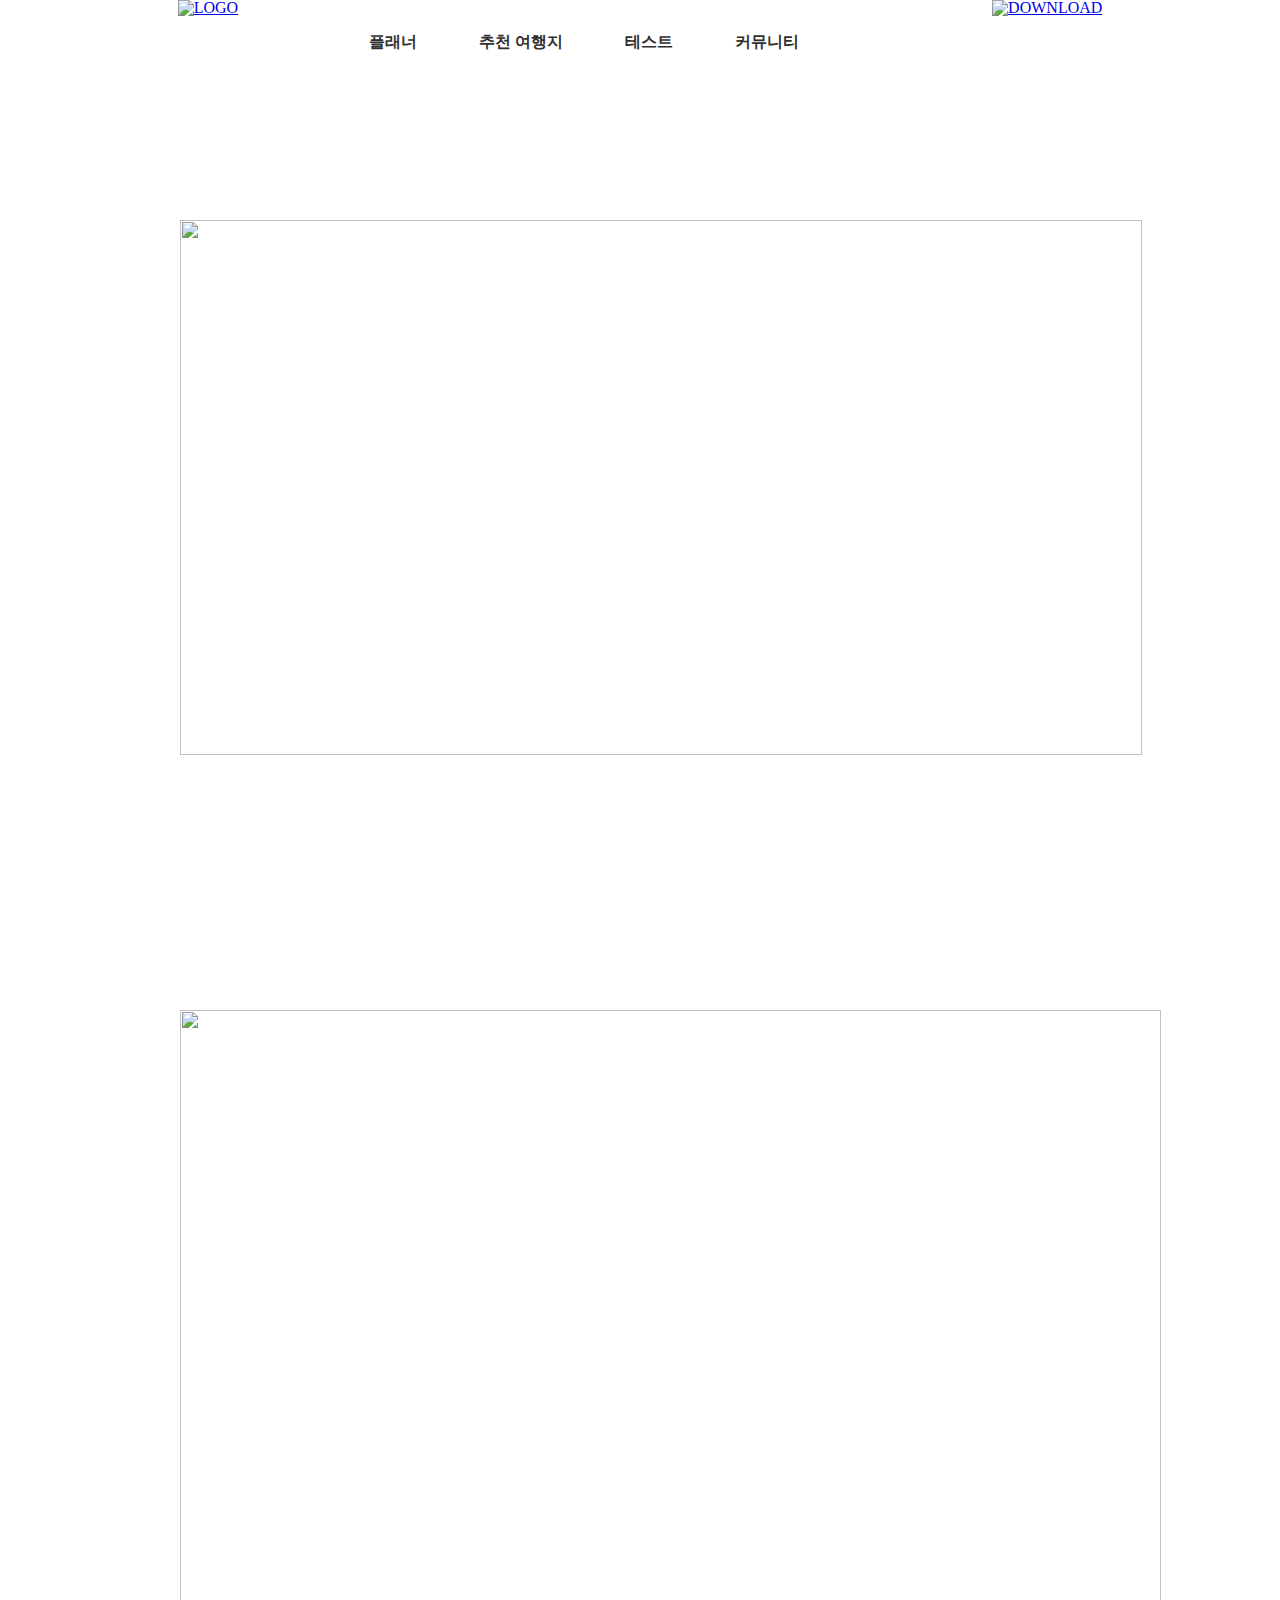
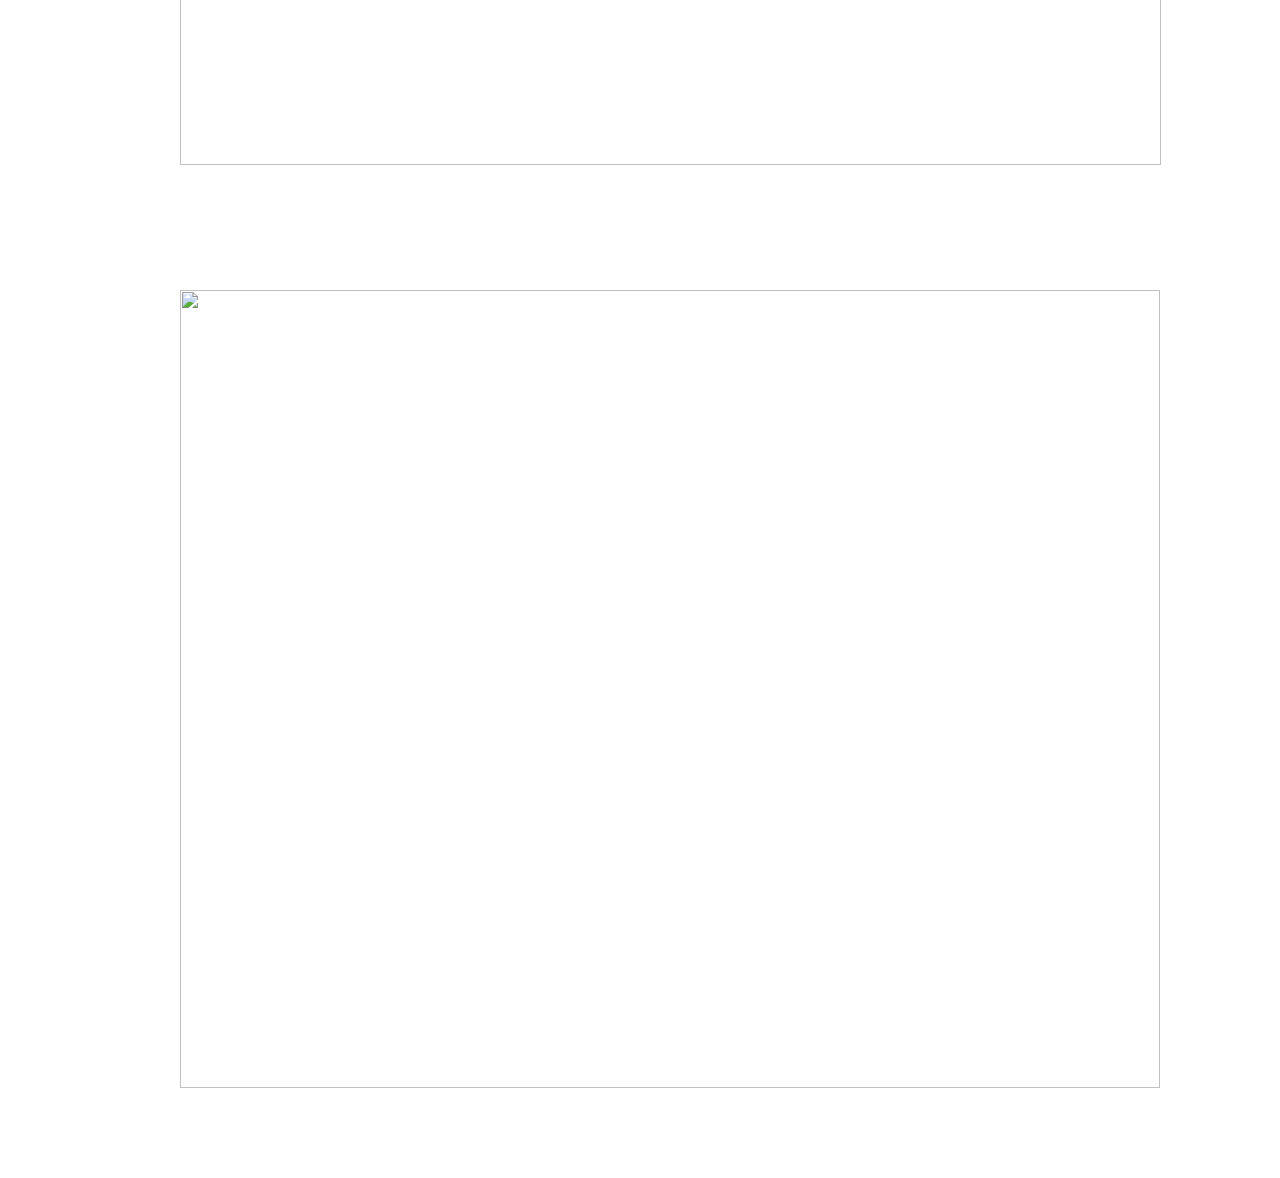
==== main_page/index.html @ cdbebb83 "main page & planner page" ====
<!DOCTYPE html>
<html lang="en">
<head>
    <meta charset="UTF-8">
    <meta http-equiv="X-UA-Compatible" content="IE=edge">
    <meta name="viewport" content="width=device-width, initial-scale=1.0">
    <link rel="stylesheet" href="reset.css">
    <link rel="stylesheet" href="header.css">
    <title>Web example</title>
</head>
  <body>
    <div class="wrapper">
      <header class="header" id="header">
        <div class="logo"><a href="index.html"><img src="/Users/dajin/js-entrip/img/main_page/logo.png" alt="LOGO"></a></div>
        <ul>
          <li class="menu"><a href="#planner" class="navLinks">플래너</a></li>
          <li class="menu"><a href="#recommand" class="navLinks">추천 여행지</a></li>
          <li class="menu"><a href="#test" class="navLinks">테스트</a></li>
          <li class="menu"><a href="#community" class="navLinks">커뮤니티</a></li>
        </ul>
        <div class="link"><a href="#download"><img src="/Users/dajin/js-entrip/img/main_page/download.png" alt="DOWNLOAD"></a></div>
      </header>
      <main class="page-wrapper">
        <section id="planner" class="wrapper sytle2 special scroll effect1" >
          <a href="/Users/dajin/js-entrip/planner_page/planner.html">
          <img src="/Users/dajin/js-entrip/img/main_page/planner.png"></section></a>
        <section id="recommand" class="wrapper style2 special scroll effect1">
          <img src="/Users/dajin/js-entrip/img/main_page/recommand.png"></section>
        <section id="community" class="wrapper style2 special scroll effect1">
          <a href="/Users/dajin/js-entrip/community_page/community.html">
            <img src="/Users/dajin/js-entrip/img/main_page/community.png"></section></a>
      </main>
    </div>
  </body>
</html>
---- main_page/header.css ----
@import 'home.css';

@keyframes scale-up-center {
  0% {
      transform: scale(1)
  }

  100% {
      transform: scale(1.1)
  }
}

  .wrapper {
    max-width: 980px;
    margin: 0 auto;
    height: 100vh;
    display: flex;
  }

.header {
  display: flex;
  position: fixed; /* Modified it as sticky on purpose in style.css */
  height: 80px;
  width: 100%;
  background-color: #ffffff;
  text-align: center;
    justify-content: center;
    max-width: 980px;
}

.logo img {
  width: 160px;
  height: 80px;
  margin: 0 102px 0 0;
  object-fit: contain;
}

.header ul {
  list-style: none;
  margin: 0;
  padding: 0;
  white-space: nowrap
}

#header ul>li {
  display: inline-block;
  padding: 0;
  margin: 7% auto;
}

.menu> a {
  background-color: transparent; /* from normalize.css v8.0.1 */
  text-decoration: none;
  border: 0;
  color: #303030;
  font-size: 16px;
  padding: 0 29px;
  font-weight: bold;
}

.link img {
  width: 98px;
  height: 80px;
  margin: 0 0 0 164px;
  object-fit: contain;
}

  /* 마우스 올리면 애니메이션 */
  #header .menu:hover, #header .logo:hover, #header .link:hover {
    animation: scale-up-center 0.4s ease-in-out both;
  }

  #header .menu>a:hover {
    color: #0096dc;
  }
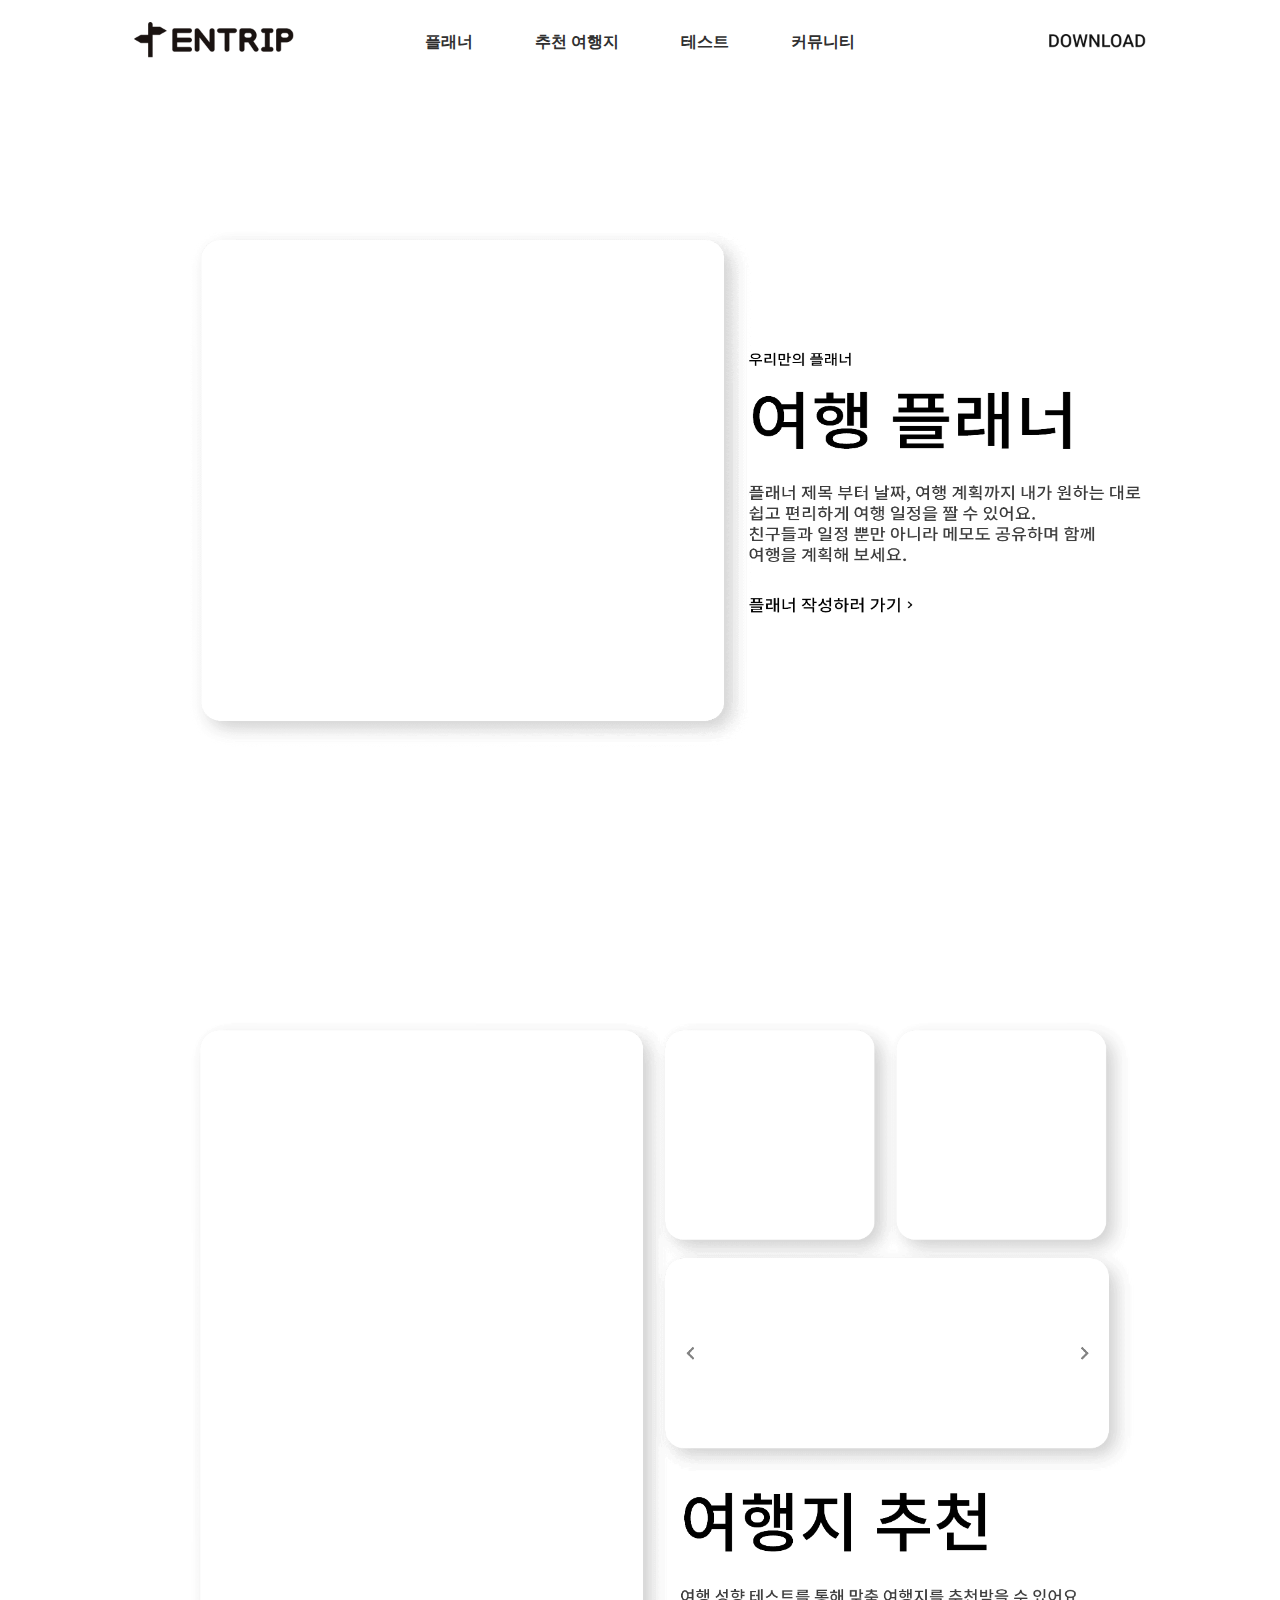
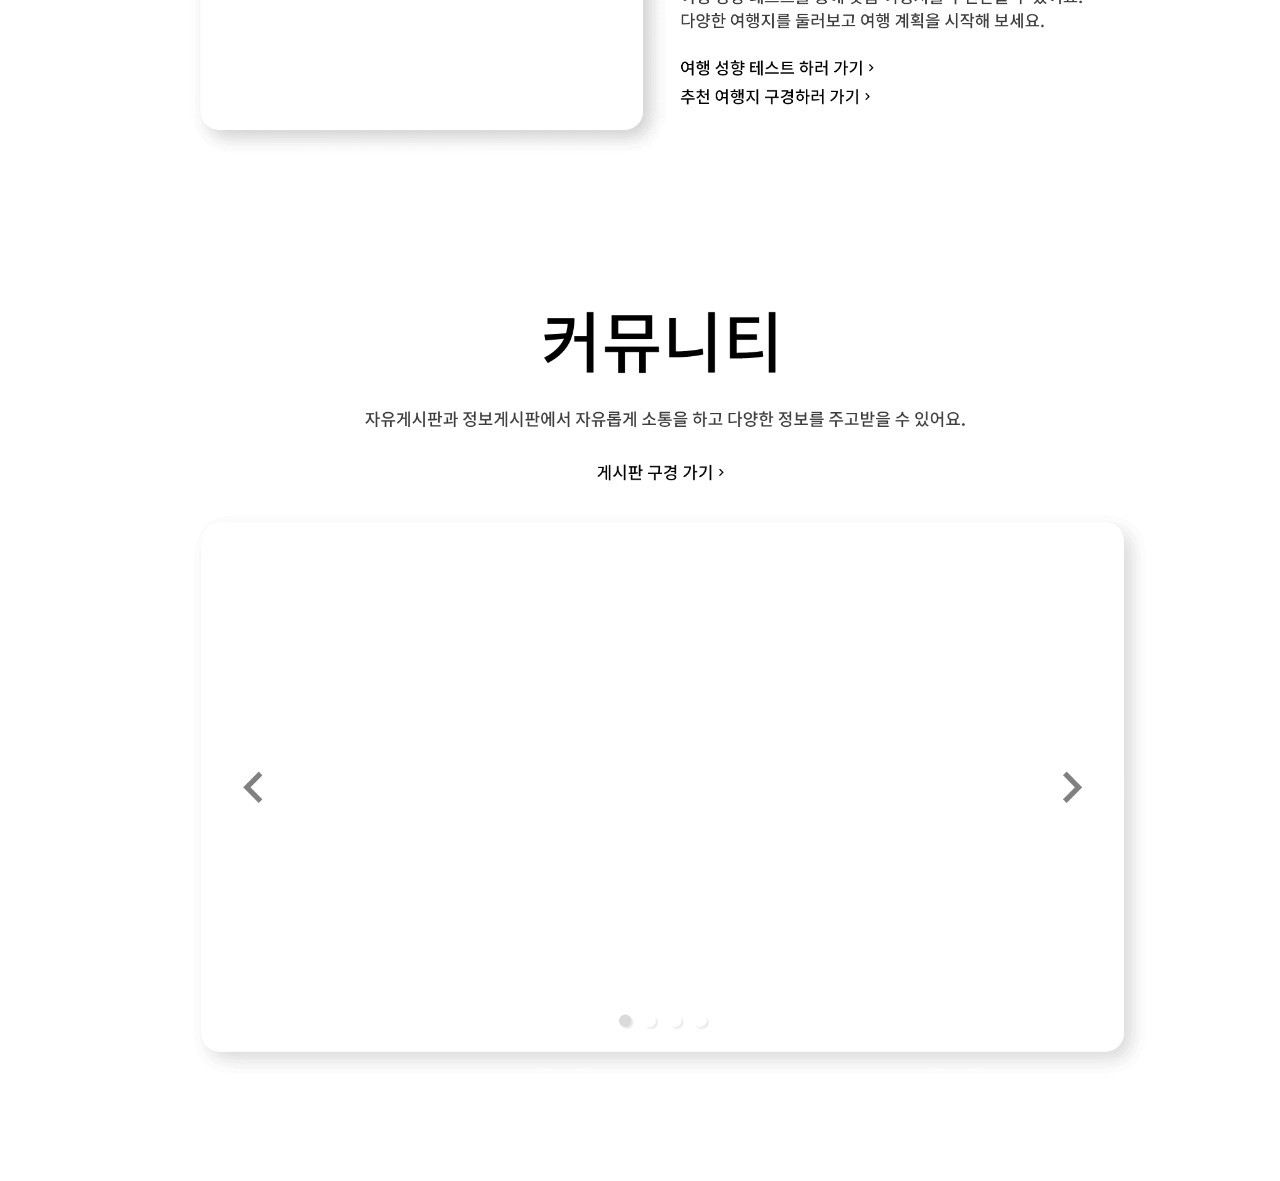
==== commit b562fbf8: "community page" ====
--- a/main_page/index.html
+++ b/main_page/index.html
@@ -11,24 +11,24 @@
   <body>
     <div class="wrapper">
       <header class="header" id="header">
-        <div class="logo"><a href="index.html"><img src="/Users/dajin/js-entrip/img/main_page/logo.png" alt="LOGO"></a></div>
+        <div class="logo"><a href="index.html"><img src="../img/main_page/logo.png" alt="LOGO"></a></div>
         <ul>
           <li class="menu"><a href="#planner" class="navLinks">플래너</a></li>
           <li class="menu"><a href="#recommand" class="navLinks">추천 여행지</a></li>
           <li class="menu"><a href="#test" class="navLinks">테스트</a></li>
           <li class="menu"><a href="#community" class="navLinks">커뮤니티</a></li>
         </ul>
-        <div class="link"><a href="#download"><img src="/Users/dajin/js-entrip/img/main_page/download.png" alt="DOWNLOAD"></a></div>
+        <div class="link"><a href="#download"><img src="../img/main_page/download.png" alt="DOWNLOAD"></a></div>
       </header>
       <main class="page-wrapper">
         <section id="planner" class="wrapper sytle2 special scroll effect1" >
-          <a href="/Users/dajin/js-entrip/planner_page/planner.html">
-          <img src="/Users/dajin/js-entrip/img/main_page/planner.png"></section></a>
+          <a href="../planner_page/planner.html">
+          <img src="../img/main_page/planner.png"></section></a>
         <section id="recommand" class="wrapper style2 special scroll effect1">
-          <img src="/Users/dajin/js-entrip/img/main_page/recommand.png"></section>
+          <img src="../img/main_page/recommand.png"></section>
         <section id="community" class="wrapper style2 special scroll effect1">
-          <a href="/Users/dajin/js-entrip/community_page/community.html">
-            <img src="/Users/dajin/js-entrip/img/main_page/community.png"></section></a>
+          <a href="../community_page/community_free.html">
+            <img src="../img/main_page/community.png"></section></a>
       </main>
     </div>
   </body>
--- a/main_page/header.css
+++ b/main_page/header.css
@@ -24,8 +24,8 @@
   width: 100%;
   background-color: #ffffff;
   text-align: center;
-    justify-content: center;
-    max-width: 980px;
+  justify-content: center;
+  max-width: 980px;
 }
 
 .logo img {
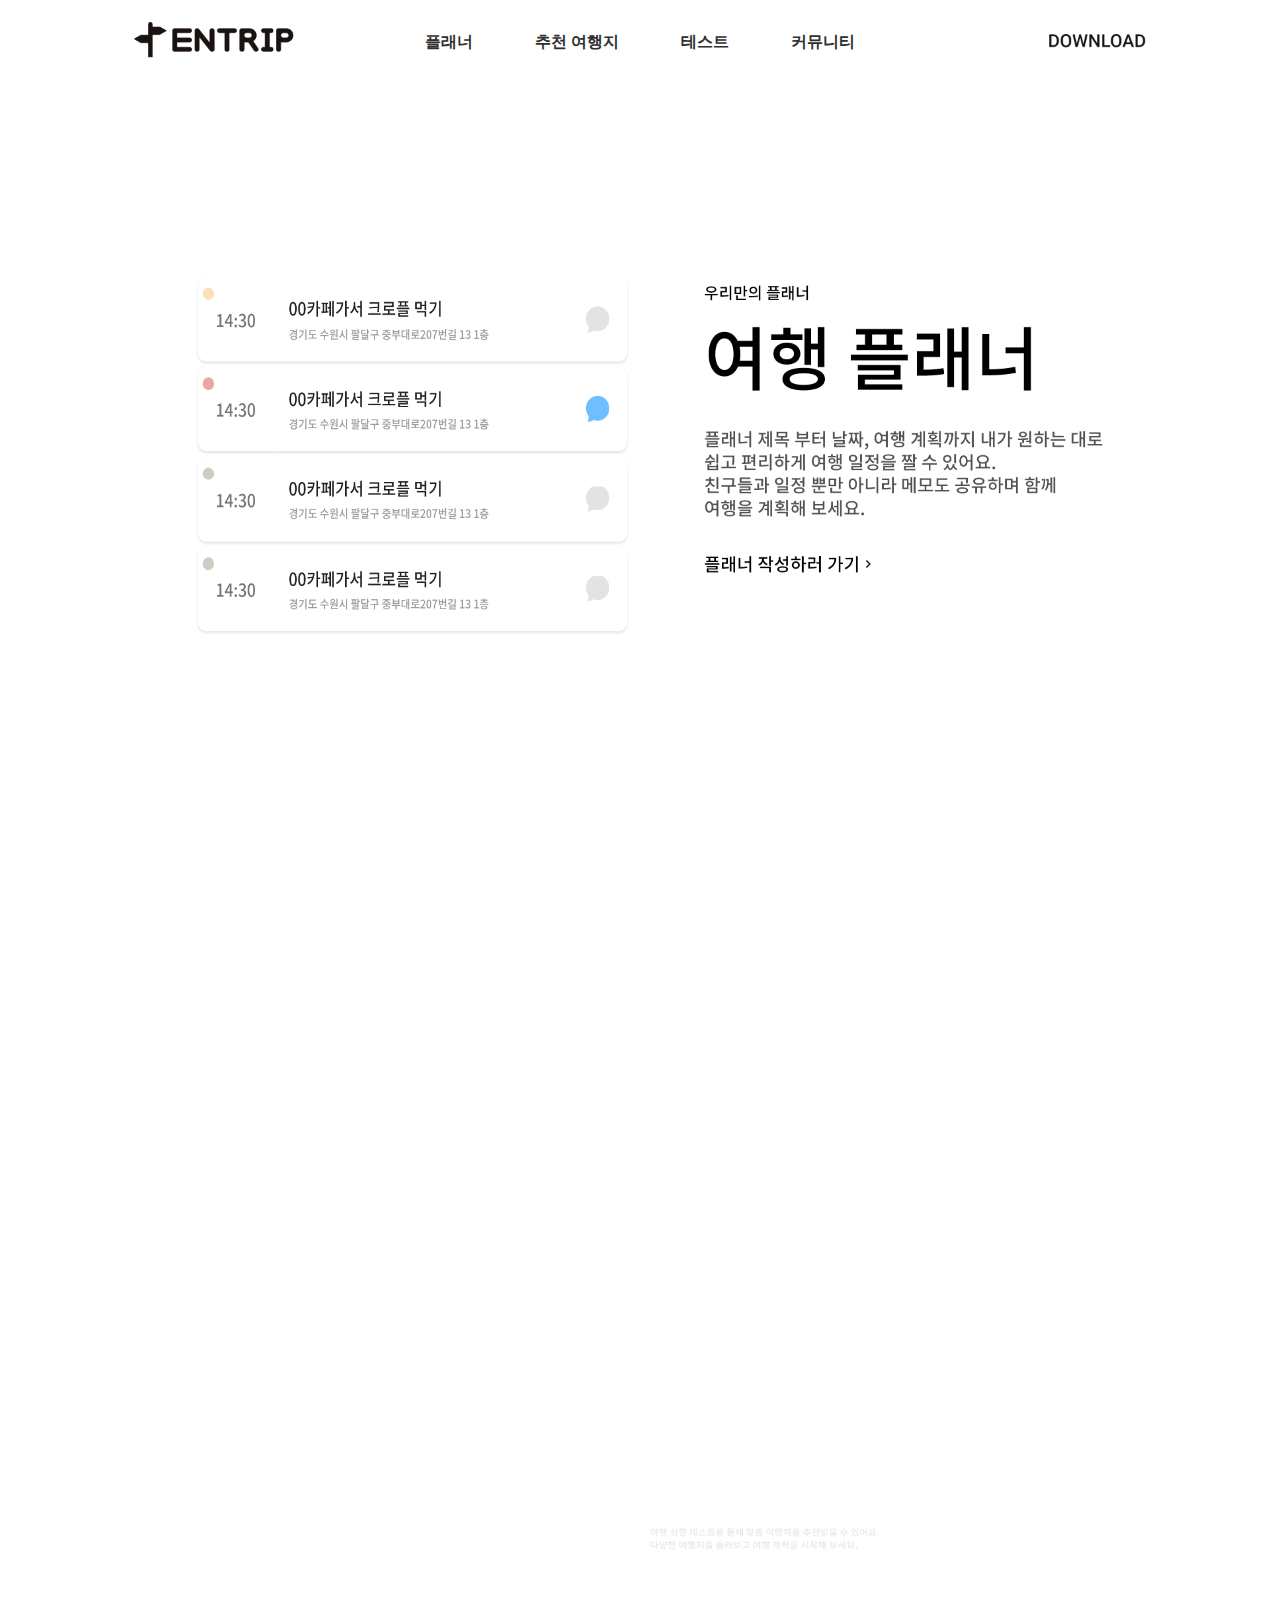
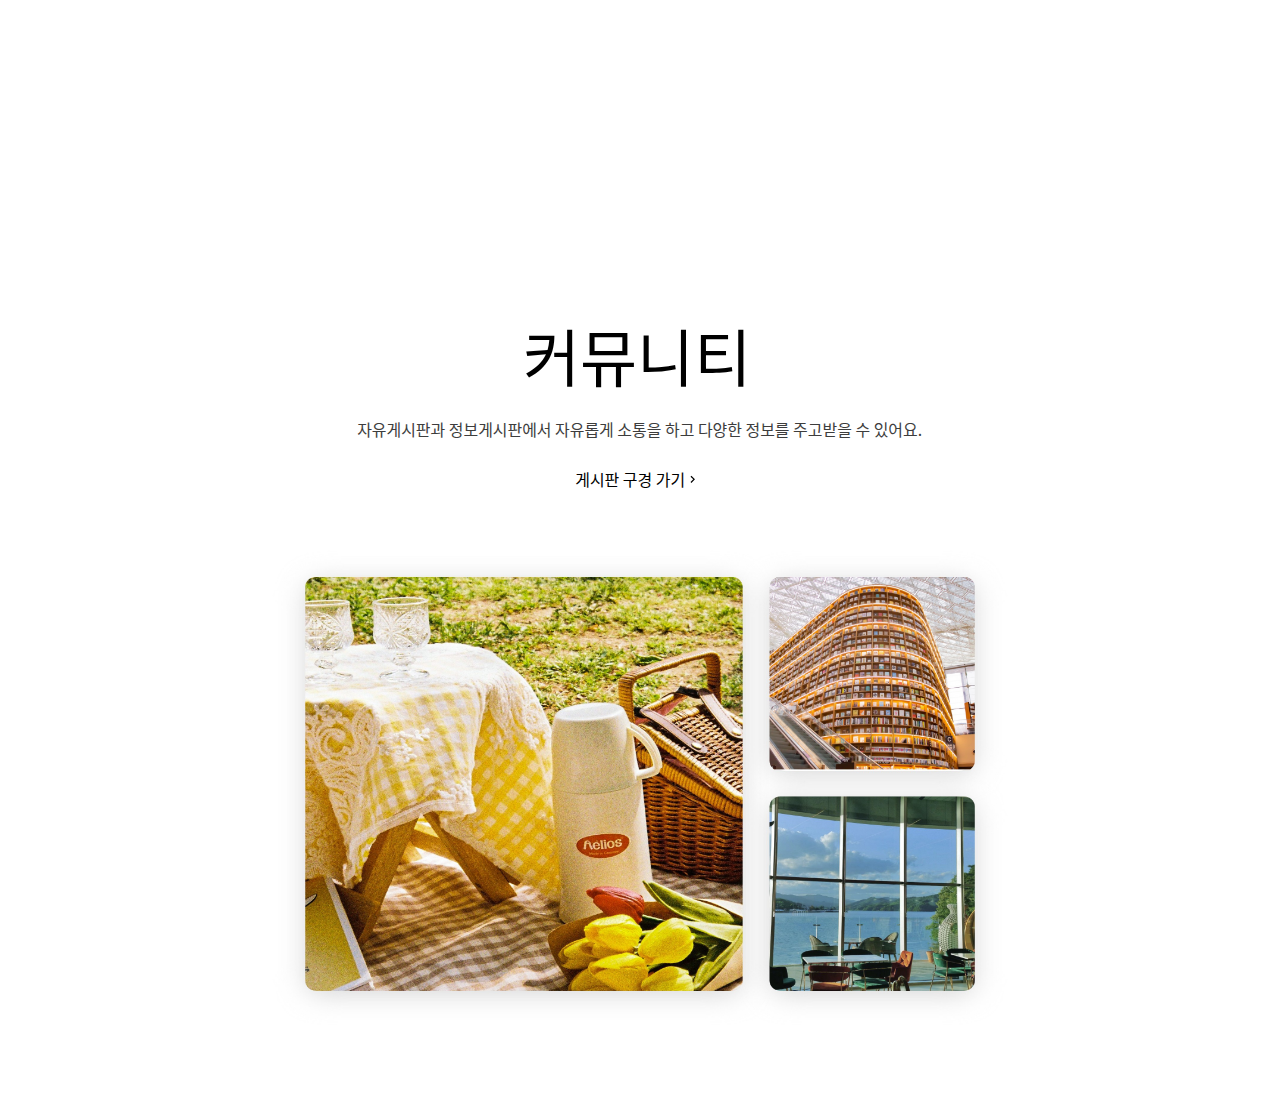
==== commit 771a455b: "Change file name" ====
--- a/main_page/index.html
+++ b/main_page/index.html
@@ -22,13 +22,23 @@
       </header>
       <main class="page-wrapper">
         <section id="planner" class="wrapper sytle2 special scroll effect1" >
-          <a href="../planner_page/planner.html">
-          <img src="../img/main_page/planner.png"></section></a>
+          <li class="p1">
+            <img class="p2" src="../img/main_page/planner_1.png">
+            <a href="../planner_page/planner.html">
+              <img class="p3" src="../img/main_page/planner_2.png"></a>
+          </li></section>
         <section id="recommand" class="wrapper style2 special scroll effect1">
-          <img src="../img/main_page/recommand.png"></section>
+          <li class="r1">
+            <a href="#recommand">
+              <img class="r2" src="../img/main_page/recommand_2.png"></a>
+          </li></section>
         <section id="community" class="wrapper style2 special scroll effect1">
-          <a href="../community_page/community_free.html">
-            <img src="../img/main_page/community.png"></section></a>
+          <li class="c1">
+            <a href="../community_page/community_free.html">
+              <img class="c2" src="../img/main_page/community_1.svg"></a>
+              <img class="c3" src="../img/main_page/community_2.jpg">
+          </li>
+          </section>
       </main>
     </div>
   </body>
